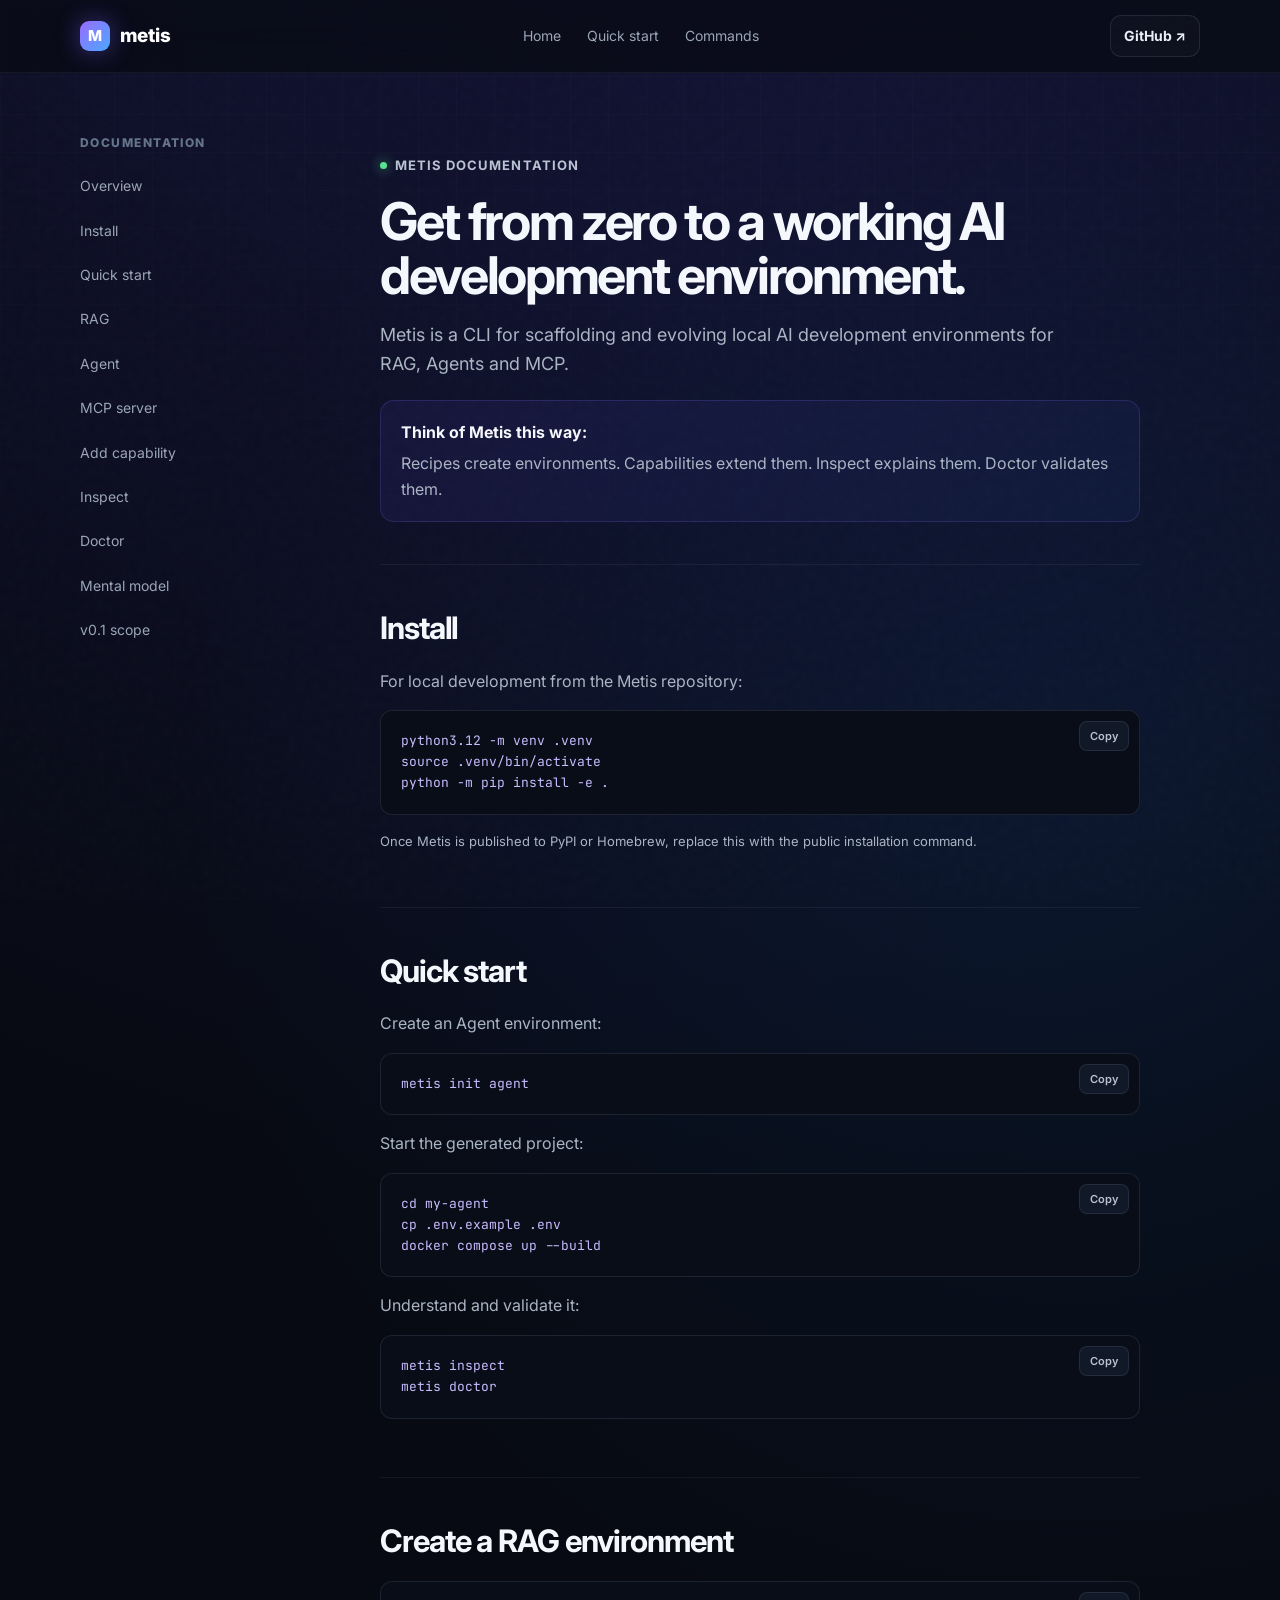
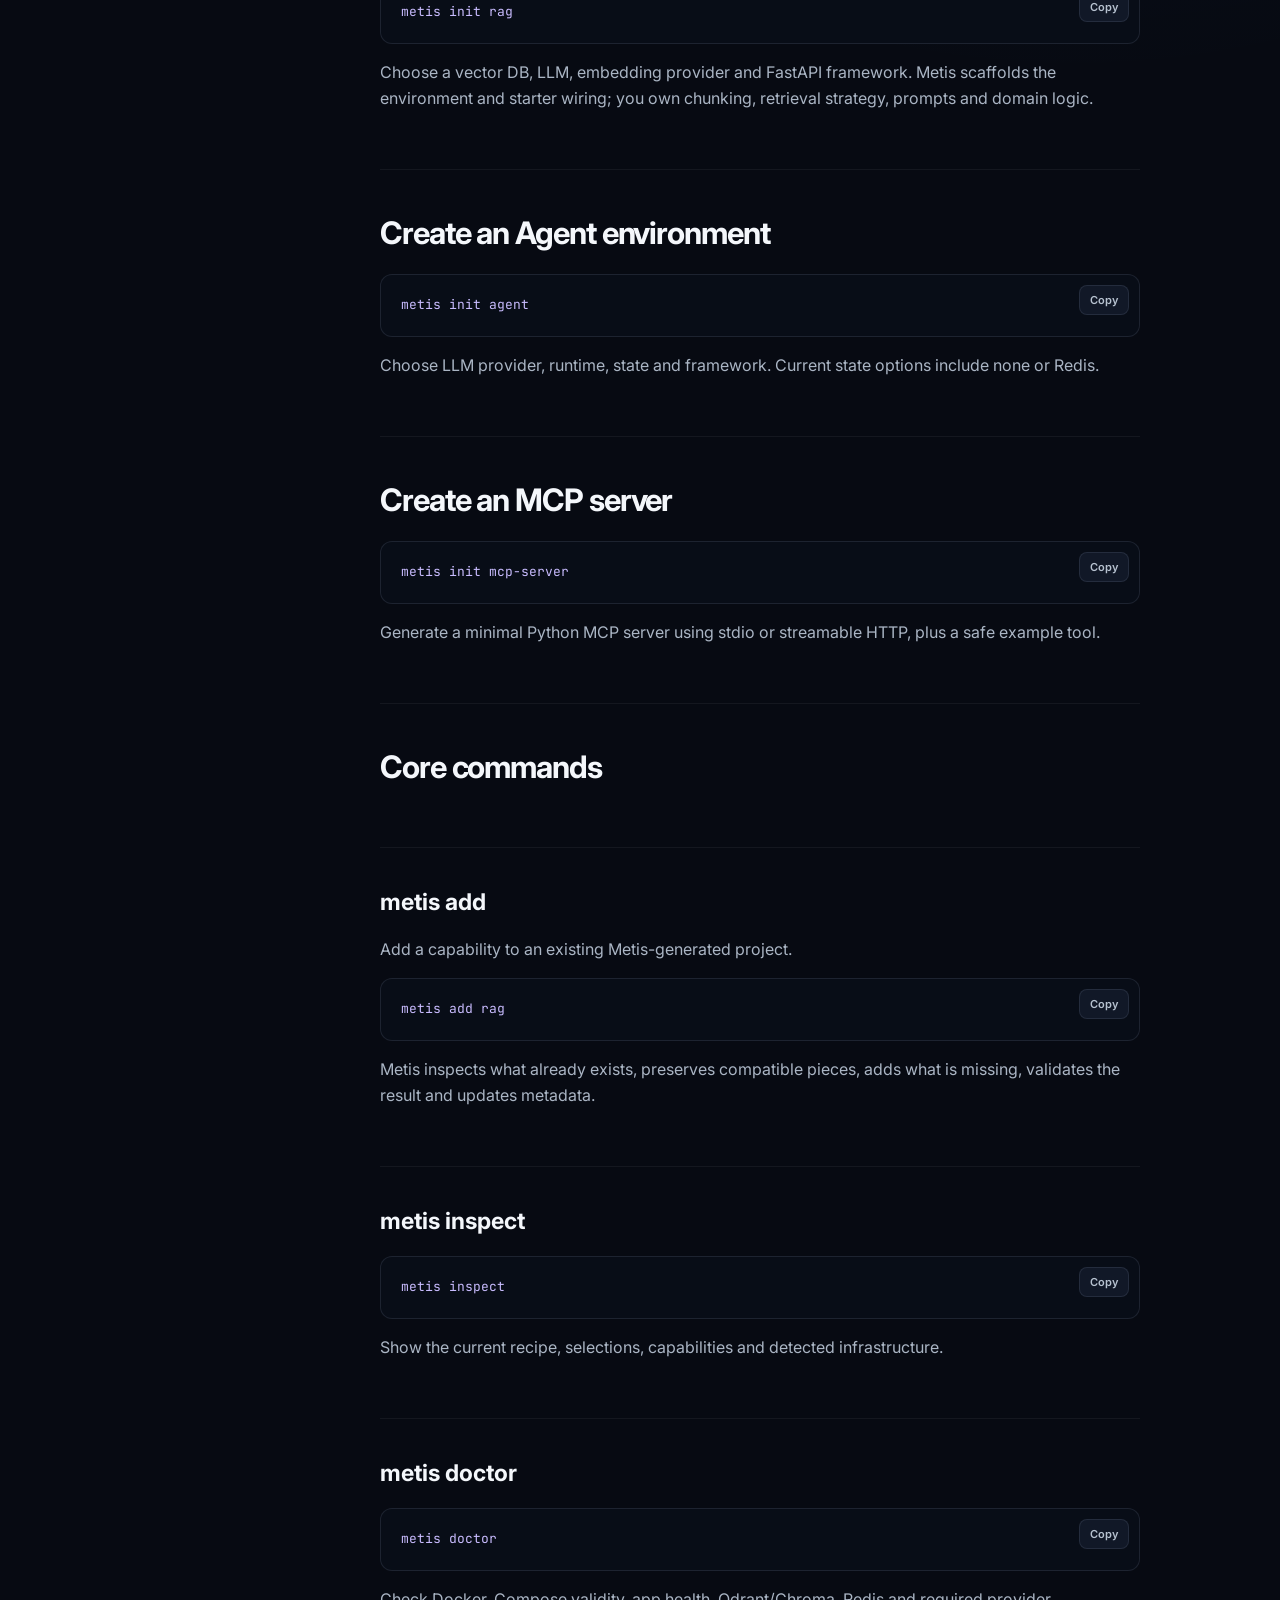
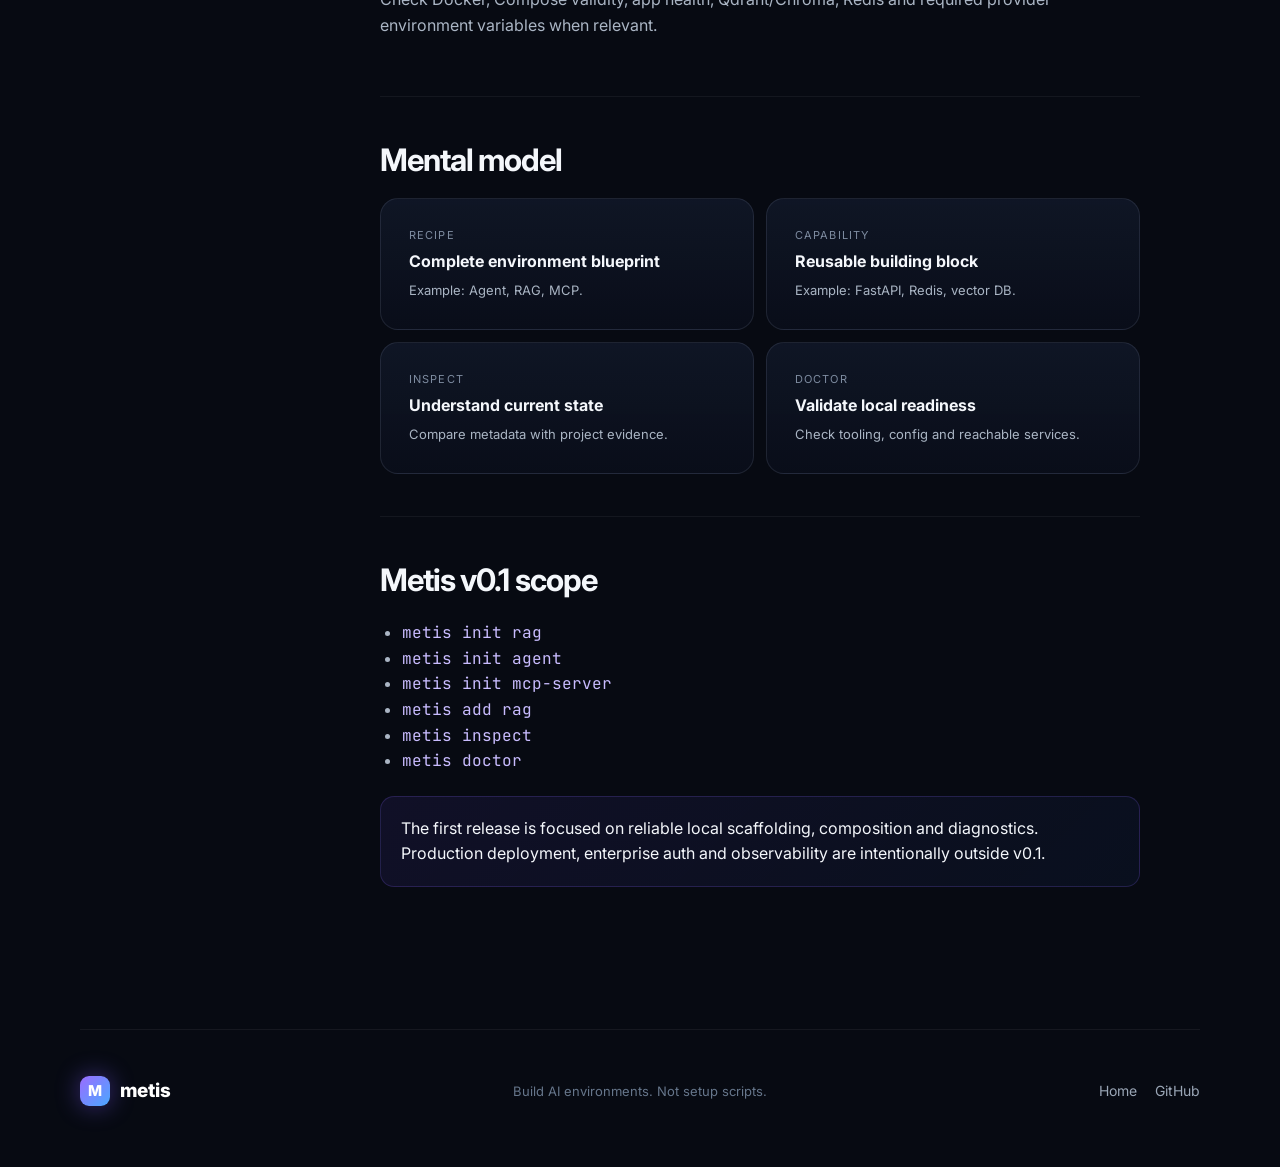
==== docs/docs.html @ 9a4e18b6 "Prepare Metis v0.1 public release" ====
<!doctype html>
<html lang="en">
<head>
  <meta charset="utf-8">
  <meta name="viewport" content="width=device-width,initial-scale=1">
  <meta name="description" content="Metis documentation">
  <title>Metis Docs</title>
  <link rel="stylesheet" href="styles.css">
</head>
<body class="docs-body">
  <div class="noise"></div>
  <header class="nav-wrap">
    <nav class="nav container">
      <a class="brand" href="index.html"><span class="brand-mark">M</span><span>metis</span></a>
      <div class="nav-links"><a href="index.html">Home</a><a href="#quick-start">Quick start</a><a href="#commands-docs">Commands</a></div>
      <a class="btn btn-small btn-ghost" href="https://github.com/rajeshsgr/metis" target="_blank">GitHub ↗</a>
    </nav>
  </header>

  <main class="docs-layout container">
    <aside class="docs-sidebar">
      <div class="sidebar-title">Documentation</div>
      <a href="#overview">Overview</a><a href="#install">Install</a><a href="#quick-start">Quick start</a>
      <a href="#rag">RAG</a><a href="#agent">Agent</a><a href="#mcp">MCP server</a>
      <a href="#add">Add capability</a><a href="#inspect">Inspect</a><a href="#doctor">Doctor</a>
      <a href="#mental-model">Mental model</a><a href="#scope">v0.1 scope</a>
    </aside>

    <article class="docs-content">
      <section id="overview">
        <div class="eyebrow"><span class="dot"></span> Metis documentation</div>
        <h1>Get from zero to a working AI development environment.</h1>
        <p class="lead">Metis is a CLI for scaffolding and evolving local AI development environments for RAG, Agents and MCP.</p>
        <div class="docs-callout"><strong>Think of Metis this way:</strong><p>Recipes create environments. Capabilities extend them. Inspect explains them. Doctor validates them.</p></div>
      </section>

      <section id="install">
        <h2>Install</h2>
        <p>For local development from the Metis repository:</p>
        <div class="code-block"><button class="copy-button" data-copy="python3.12 -m venv .venv&#10;source .venv/bin/activate&#10;python -m pip install -e .">Copy</button><pre><code>python3.12 -m venv .venv
source .venv/bin/activate
python -m pip install -e .</code></pre></div>
        <p class="docs-note">Once Metis is published to PyPI or Homebrew, replace this with the public installation command.</p>
      </section>

      <section id="quick-start">
        <h2>Quick start</h2>
        <p>Create an Agent environment:</p>
        <div class="code-block"><button class="copy-button" data-copy="metis init agent">Copy</button><pre><code>metis init agent</code></pre></div>
        <p>Start the generated project:</p>
        <div class="code-block"><button class="copy-button" data-copy="cd my-agent&#10;cp .env.example .env&#10;docker compose up --build">Copy</button><pre><code>cd my-agent
cp .env.example .env
docker compose up --build</code></pre></div>
        <p>Understand and validate it:</p>
        <div class="code-block"><button class="copy-button" data-copy="metis inspect&#10;metis doctor">Copy</button><pre><code>metis inspect
metis doctor</code></pre></div>
      </section>

      <section id="rag">
        <h2>Create a RAG environment</h2>
        <div class="code-block"><button class="copy-button" data-copy="metis init rag">Copy</button><pre><code>metis init rag</code></pre></div>
        <p>Choose a vector DB, LLM, embedding provider and FastAPI framework. Metis scaffolds the environment and starter wiring; you own chunking, retrieval strategy, prompts and domain logic.</p>
      </section>

      <section id="agent">
        <h2>Create an Agent environment</h2>
        <div class="code-block"><button class="copy-button" data-copy="metis init agent">Copy</button><pre><code>metis init agent</code></pre></div>
        <p>Choose LLM provider, runtime, state and framework. Current state options include none or Redis.</p>
      </section>

      <section id="mcp">
        <h2>Create an MCP server</h2>
        <div class="code-block"><button class="copy-button" data-copy="metis init mcp-server">Copy</button><pre><code>metis init mcp-server</code></pre></div>
        <p>Generate a minimal Python MCP server using stdio or streamable HTTP, plus a safe example tool.</p>
      </section>

      <section id="commands-docs"><h2>Core commands</h2></section>

      <section id="add">
        <h3>metis add</h3>
        <p>Add a capability to an existing Metis-generated project.</p>
        <div class="code-block"><button class="copy-button" data-copy="metis add rag">Copy</button><pre><code>metis add rag</code></pre></div>
        <p>Metis inspects what already exists, preserves compatible pieces, adds what is missing, validates the result and updates metadata.</p>
      </section>

      <section id="inspect">
        <h3>metis inspect</h3>
        <div class="code-block"><button class="copy-button" data-copy="metis inspect">Copy</button><pre><code>metis inspect</code></pre></div>
        <p>Show the current recipe, selections, capabilities and detected infrastructure.</p>
      </section>

      <section id="doctor">
        <h3>metis doctor</h3>
        <div class="code-block"><button class="copy-button" data-copy="metis doctor">Copy</button><pre><code>metis doctor</code></pre></div>
        <p>Check Docker, Compose validity, app health, Qdrant/Chroma, Redis and required provider environment variables when relevant.</p>
      </section>

      <section id="mental-model">
        <h2>Mental model</h2>
        <div class="mental-grid">
          <div><span>Recipe</span><strong>Complete environment blueprint</strong><p>Example: Agent, RAG, MCP.</p></div>
          <div><span>Capability</span><strong>Reusable building block</strong><p>Example: FastAPI, Redis, vector DB.</p></div>
          <div><span>Inspect</span><strong>Understand current state</strong><p>Compare metadata with project evidence.</p></div>
          <div><span>Doctor</span><strong>Validate local readiness</strong><p>Check tooling, config and reachable services.</p></div>
        </div>
      </section>

      <section id="scope">
        <h2>Metis v0.1 scope</h2>
        <ul>
          <li><code>metis init rag</code></li><li><code>metis init agent</code></li>
          <li><code>metis init mcp-server</code></li><li><code>metis add rag</code></li>
          <li><code>metis inspect</code></li><li><code>metis doctor</code></li>
        </ul>
        <div class="docs-callout">The first release is focused on reliable local scaffolding, composition and diagnostics. Production deployment, enterprise auth and observability are intentionally outside v0.1.</div>
      </section>
    </article>
  </main>

  <footer class="footer container">
    <div class="brand"><span class="brand-mark">M</span><span>metis</span></div>
    <p>Build AI environments. Not setup scripts.</p>
    <div class="footer-links"><a href="index.html">Home</a><a href="https://github.com/rajeshsgr/metis">GitHub</a></div>
  </footer>
  <script src="script.js"></script>
</body>
</html>
---- docs/styles.css ----
@import url('https://fonts.googleapis.com/css2?family=Inter:wght@400;500;600;700;800&family=JetBrains+Mono:wght@400;500;600&display=swap');
:root{--bg:#070a12;--panel:#0e1424;--border:rgba(148,163,184,.15);--text:#f4f7fb;--muted:#9aa6b6;--purple:#9b6cff;--blue:#4aa8ff;--green:#59e391;--shadow:0 0 60px rgba(111,76,255,.18)}
*{box-sizing:border-box}html{scroll-behavior:smooth}body{margin:0;font-family:Inter,system-ui,sans-serif;background:radial-gradient(circle at 50% -10%,rgba(89,70,255,.18),transparent 34%),radial-gradient(circle at 84% 18%,rgba(25,135,255,.09),transparent 24%),var(--bg);color:var(--text);line-height:1.6}
body:before{content:"";position:fixed;inset:0;background-image:linear-gradient(rgba(255,255,255,.018) 1px,transparent 1px),linear-gradient(90deg,rgba(255,255,255,.018) 1px,transparent 1px);background-size:38px 38px;pointer-events:none;mask-image:linear-gradient(to bottom,black,transparent 80%)}
.noise{position:fixed;inset:0;pointer-events:none;opacity:.04;background-image:url("data:image/svg+xml,%3Csvg viewBox='0 0 120 120' xmlns='http://www.w3.org/2000/svg'%3E%3Cfilter id='n'%3E%3CfeTurbulence type='fractalNoise' baseFrequency='.9' numOctaves='2' stitchTiles='stitch'/%3E%3C/filter%3E%3Crect width='100%25' height='100%25' filter='url(%23n)' opacity='.5'/%3E%3C/svg%3E")}
.container{width:min(1120px,calc(100% - 40px));margin:0 auto}.nav-wrap{position:sticky;top:0;z-index:20;background:rgba(7,10,18,.72);backdrop-filter:blur(18px);border-bottom:1px solid rgba(255,255,255,.05)}.nav{height:72px;display:flex;align-items:center;justify-content:space-between}
.brand{display:flex;align-items:center;gap:10px;text-decoration:none;color:white;font-weight:800;font-size:19px}.brand-mark{display:grid;place-items:center;width:30px;height:30px;border-radius:9px;background:linear-gradient(135deg,var(--purple),var(--blue));box-shadow:0 0 24px rgba(122,91,255,.45);font-size:15px}.nav-links{display:flex;gap:26px}.nav-links a,.footer a,.docs-sidebar a{color:var(--muted);text-decoration:none;font-size:14px}.nav-links a:hover,.footer a:hover,.docs-sidebar a:hover{color:white}
.btn{display:inline-flex;align-items:center;justify-content:center;padding:12px 18px;border-radius:11px;text-decoration:none;font-weight:700;font-size:14px;border:1px solid transparent;transition:.2s}.btn:hover{transform:translateY(-1px)}.btn-small{padding:9px 13px}.btn-primary{color:white;background:linear-gradient(135deg,#7d5cff,#3c8bff);box-shadow:0 10px 34px rgba(81,86,255,.28)}.btn-ghost{color:#e9edf5;border-color:var(--border);background:rgba(255,255,255,.025)}
.hero{padding:105px 0 80px;text-align:center}.eyebrow,.section-kicker{display:inline-flex;align-items:center;gap:8px;color:#b9c3d3;font-size:13px;font-weight:700;letter-spacing:.08em;text-transform:uppercase}.dot{width:7px;height:7px;border-radius:999px;background:var(--green);box-shadow:0 0 12px rgba(89,227,145,.8)}.hero h1{font-size:clamp(48px,7vw,82px);line-height:.98;margin:22px auto;letter-spacing:-.055em;max-width:940px}.gradient-text{background:linear-gradient(100deg,#c5b7ff 0%,#8c69ff 35%,#43a8ff 70%,#5de4d5 100%);-webkit-background-clip:text;background-clip:text;color:transparent}.hero-copy{max-width:780px;margin:0 auto;color:var(--muted);font-size:18px}.hero-actions{display:flex;gap:12px;justify-content:center;margin-top:32px}
.terminal{background:#080d18;border:1px solid var(--border);border-radius:18px;overflow:hidden;box-shadow:var(--shadow)}.hero-terminal{max-width:860px;margin:58px auto 0;text-align:left}.terminal-top{height:48px;display:grid;grid-template-columns:1fr auto 1fr;align-items:center;padding:0 16px;color:#7f8da1;font-family:"JetBrains Mono",monospace;font-size:12px;border-bottom:1px solid rgba(255,255,255,.06);background:#0b1120}.lights{display:flex;gap:7px}.lights i{width:9px;height:9px;border-radius:50%;background:#334155}.lights i:first-child{background:#ff6b6b}.lights i:nth-child(2){background:#f6c453}.lights i:nth-child(3){background:#58d68d}.terminal-status{justify-self:end;color:#6ee7a2}pre,code{font-family:"JetBrains Mono",monospace}.terminal pre{margin:0;padding:28px 32px;overflow:auto;font-size:14px;line-height:1.75}.cmd{color:#c5b8ff}.prompt{color:#71b6ff}.ok{color:var(--green)}.muted{color:#64748b}
.section{padding:90px 0}.section h2{font-size:clamp(34px,5vw,54px);line-height:1.08;letter-spacing:-.04em;margin:14px 0 38px}.compare-grid,.feature-grid,.benefit-grid,.command-grid{display:grid;gap:18px}.compare-grid{grid-template-columns:1fr 1fr}.compare-card,.feature-card,.command-card,.benefit-grid article,.mental-grid>div{border:1px solid var(--border);border-radius:18px;background:linear-gradient(180deg,rgba(18,25,43,.78),rgba(10,15,27,.82));padding:28px}.glow-card{box-shadow:inset 0 0 0 1px rgba(122,91,255,.18),0 0 50px rgba(97,71,255,.12)}.card-label{font-size:13px;text-transform:uppercase;letter-spacing:.1em;color:#8fa0b5;font-weight:800;margin-bottom:20px}.pain-list{display:grid;grid-template-columns:1fr 1fr;gap:12px;padding:0;list-style:none;color:#c6ced9}.pain-list li:before{content:"×";color:#ff7b7b;margin-right:8px}.single-command{padding:18px;border:1px solid rgba(134,105,255,.25);background:#090e19;border-radius:12px;font:600 17px "JetBrains Mono";color:#c8bbff}.ready{font-size:32px;font-weight:800;margin:22px 0 4px}.glow-card p,.feature-card p,.benefit-grid p,.timeline-step p,.command-card p{color:var(--muted)}
.feature-grid{grid-template-columns:repeat(3,1fr)}.feature-card .icon{width:46px;height:46px;display:grid;place-items:center;border-radius:13px;background:linear-gradient(135deg,rgba(147,93,255,.25),rgba(45,156,255,.15));border:1px solid rgba(135,112,255,.24);font-size:22px}.feature-card h3{font-size:23px;margin-bottom:8px}.mini-code{margin-top:22px;padding:12px 14px;border-radius:9px;background:#080d16;color:#bbaeff;font:600 12px "JetBrains Mono"}
.command-section{background:linear-gradient(180deg,transparent,rgba(61,45,126,.08),transparent)}.command-grid{grid-template-columns:1fr 1fr}.command-card{position:relative}.command-number{position:absolute;right:22px;top:18px;font:700 12px "JetBrains Mono";color:#46546a}.cmd-pill{font-family:"JetBrains Mono";font-size:21px;color:#c4b6ff}.command-card pre{background:#090e18;border-radius:11px;padding:16px;overflow:auto;color:#dbe2ea;font-size:12px}
.timeline{display:grid;grid-template-columns:1fr 50px 1fr 50px 1fr 50px 1fr;align-items:center}.timeline-line{height:1px;background:linear-gradient(90deg,rgba(126,93,255,.35),rgba(70,168,255,.35))}.timeline-step{padding:24px 16px;border-top:1px solid var(--border)}.timeline-step span{font-size:12px;color:#78889c;text-transform:uppercase;letter-spacing:.09em}.timeline-step strong{display:block;margin-top:7px;font-family:"JetBrains Mono";font-size:14px;color:#c7baff}.benefit-grid{grid-template-columns:repeat(4,1fr)}.benefit-grid article span{font:600 11px "JetBrains Mono";color:#7a8ba1}.benefit-grid article h3{font-size:19px}
.cta-section{padding:88px 0;background:radial-gradient(circle at 50% 50%,rgba(97,64,255,.15),transparent 55%)}.cta-inner{display:flex;align-items:end;justify-content:space-between;gap:30px}.cta-inner h2{font-size:54px;line-height:1.05;margin:10px 0 0}.cta-actions{display:flex;flex-direction:column;gap:12px;min-width:350px}.copy-box,.code-block{position:relative;background:#080d17;border:1px solid var(--border);border-radius:12px}.copy-box{display:flex;justify-content:space-between;align-items:center;padding:14px 14px 14px 18px}.copy-box code{color:#c9bcff}.copy-button{border:1px solid var(--border);background:#111827;color:#b7c2d0;border-radius:8px;padding:7px 10px;font:600 11px Inter;cursor:pointer}.copy-button:hover{color:white;border-color:rgba(155,108,255,.45)}
.footer{padding:38px 0 52px;display:grid;grid-template-columns:1fr auto 1fr;align-items:center;border-top:1px solid rgba(255,255,255,.06)}.footer p{color:#66768b;font-size:13px}.footer-links{justify-self:end;display:flex;gap:18px}
.docs-layout{display:grid;grid-template-columns:230px minmax(0,760px);gap:70px;padding-top:60px;padding-bottom:100px}.docs-sidebar{position:sticky;top:108px;height:max-content;display:flex;flex-direction:column;gap:10px}.sidebar-title{font-size:12px;text-transform:uppercase;letter-spacing:.12em;font-weight:800;color:#64748b;margin-bottom:7px}.docs-sidebar a{padding:6px 0}.docs-content section{padding:18px 0 42px;border-bottom:1px solid rgba(255,255,255,.055)}.docs-content section:last-child{border-bottom:0}.docs-content h1{font-size:52px;line-height:1.04;letter-spacing:-.045em;margin:18px 0}.docs-content h2{font-size:31px;letter-spacing:-.035em;margin:20px 0 13px}.docs-content h3{font-size:23px;margin:18px 0 8px}.docs-content p,.docs-content li{color:#aab5c4}.docs-content .lead{font-size:18px;max-width:700px}.docs-content code{color:#c9bcff}.docs-content ul{padding-left:22px}.docs-callout{margin-top:22px;border:1px solid rgba(134,102,255,.2);background:linear-gradient(135deg,rgba(114,76,255,.09),rgba(61,125,255,.05));border-radius:14px;padding:19px 20px}.docs-callout p{margin:5px 0 0}.docs-note{font-size:13px}.code-block{margin:16px 0}.code-block pre{padding:20px;margin:0;overflow:auto;font-size:13px}.code-block .copy-button{position:absolute;right:10px;top:10px}.mental-grid{display:grid;grid-template-columns:1fr 1fr;gap:12px}.mental-grid span{display:block;font-size:11px;text-transform:uppercase;letter-spacing:.1em;color:#7e8ca0}.mental-grid strong{display:block;font-size:16px;margin:5px 0}.mental-grid p{margin:0;font-size:13px}
@media(max-width:900px){.nav-links{display:none}.compare-grid,.feature-grid,.command-grid,.benefit-grid{grid-template-columns:1fr}.timeline{grid-template-columns:1fr}.timeline-line{display:none}.cta-inner{align-items:flex-start;flex-direction:column}.cta-actions{min-width:0;width:100%}.footer{grid-template-columns:1fr;gap:14px}.footer-links{justify-self:start}.docs-layout{grid-template-columns:1fr;gap:0}.docs-sidebar{display:none}}
@media(max-width:600px){.container{width:min(100% - 28px,1120px)}.hero{padding-top:78px}.hero h1{font-size:48px}.hero-copy{font-size:16px}.hero-actions{flex-direction:column}.terminal pre{padding:20px;font-size:12px}.section{padding:68px 0}.section h2{font-size:36px}.cta-inner h2{font-size:42px}.docs-content h1{font-size:40px}.mental-grid{grid-template-columns:1fr}}
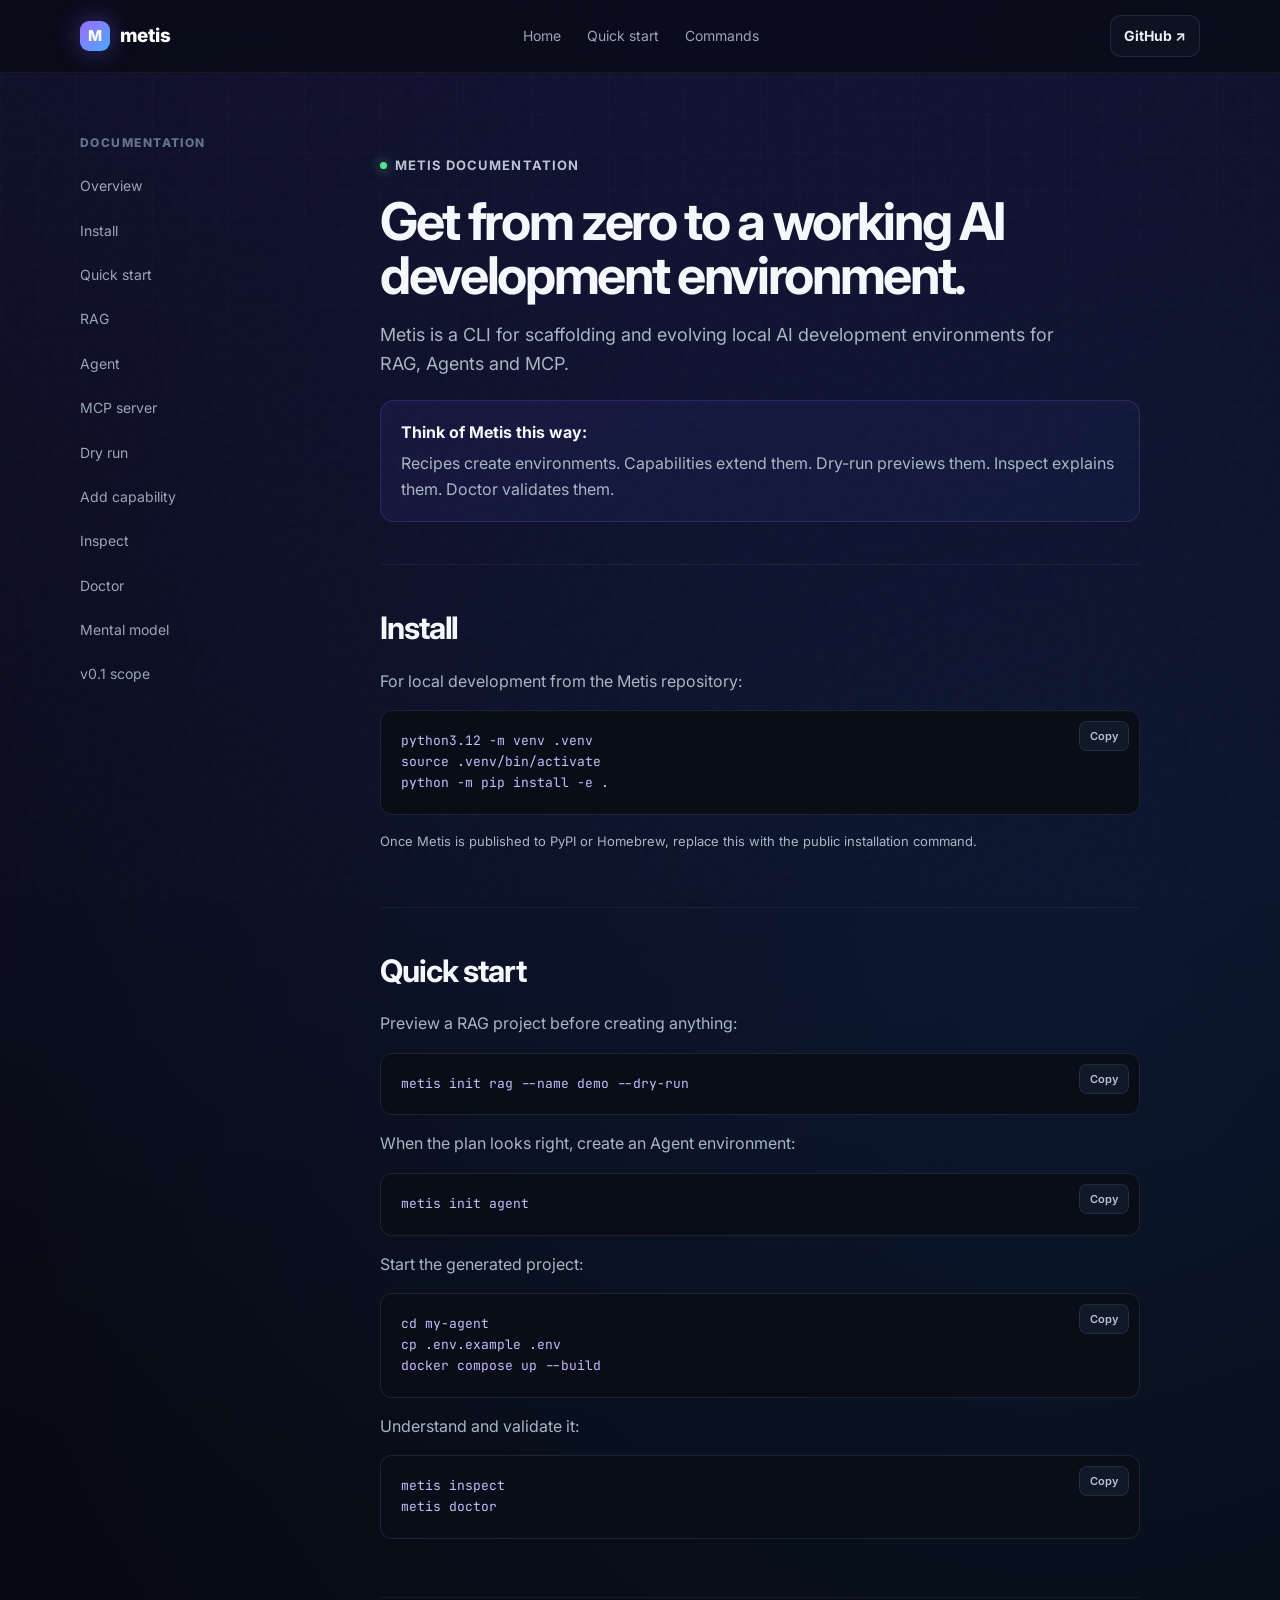
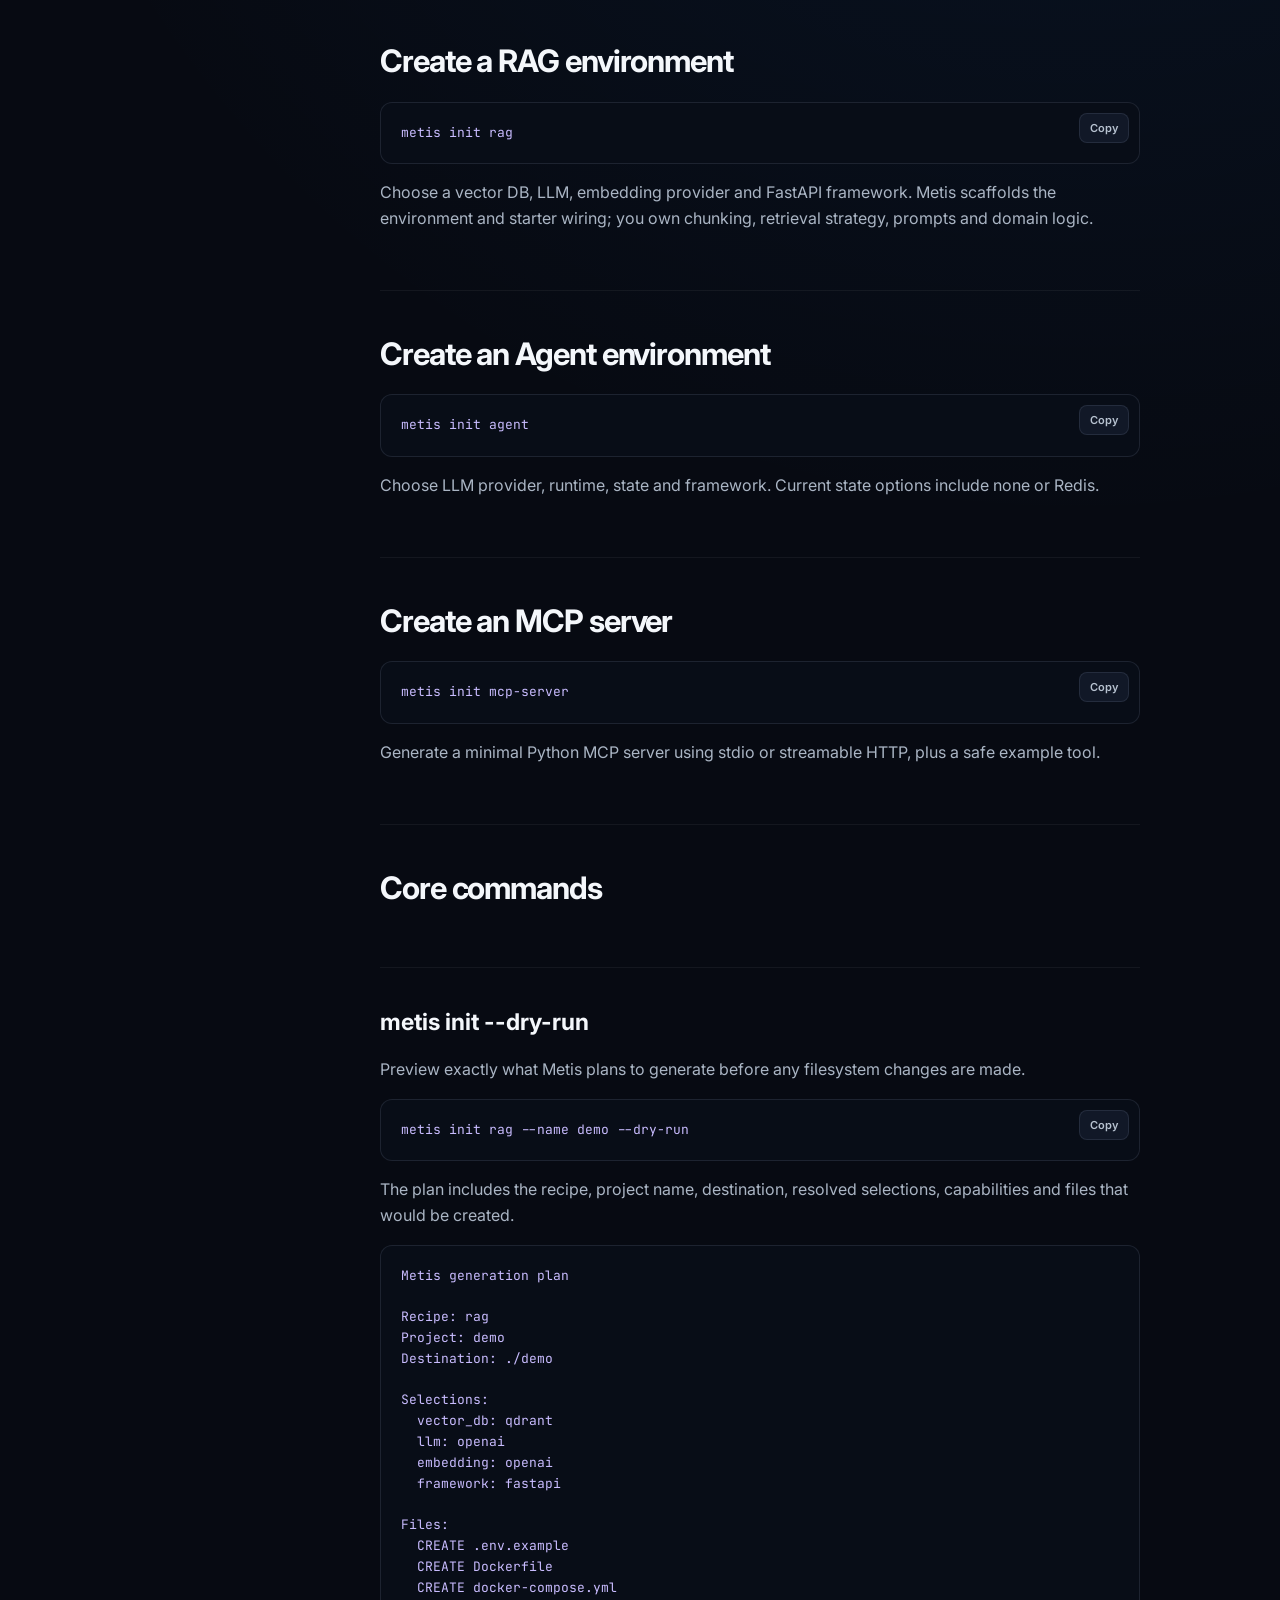
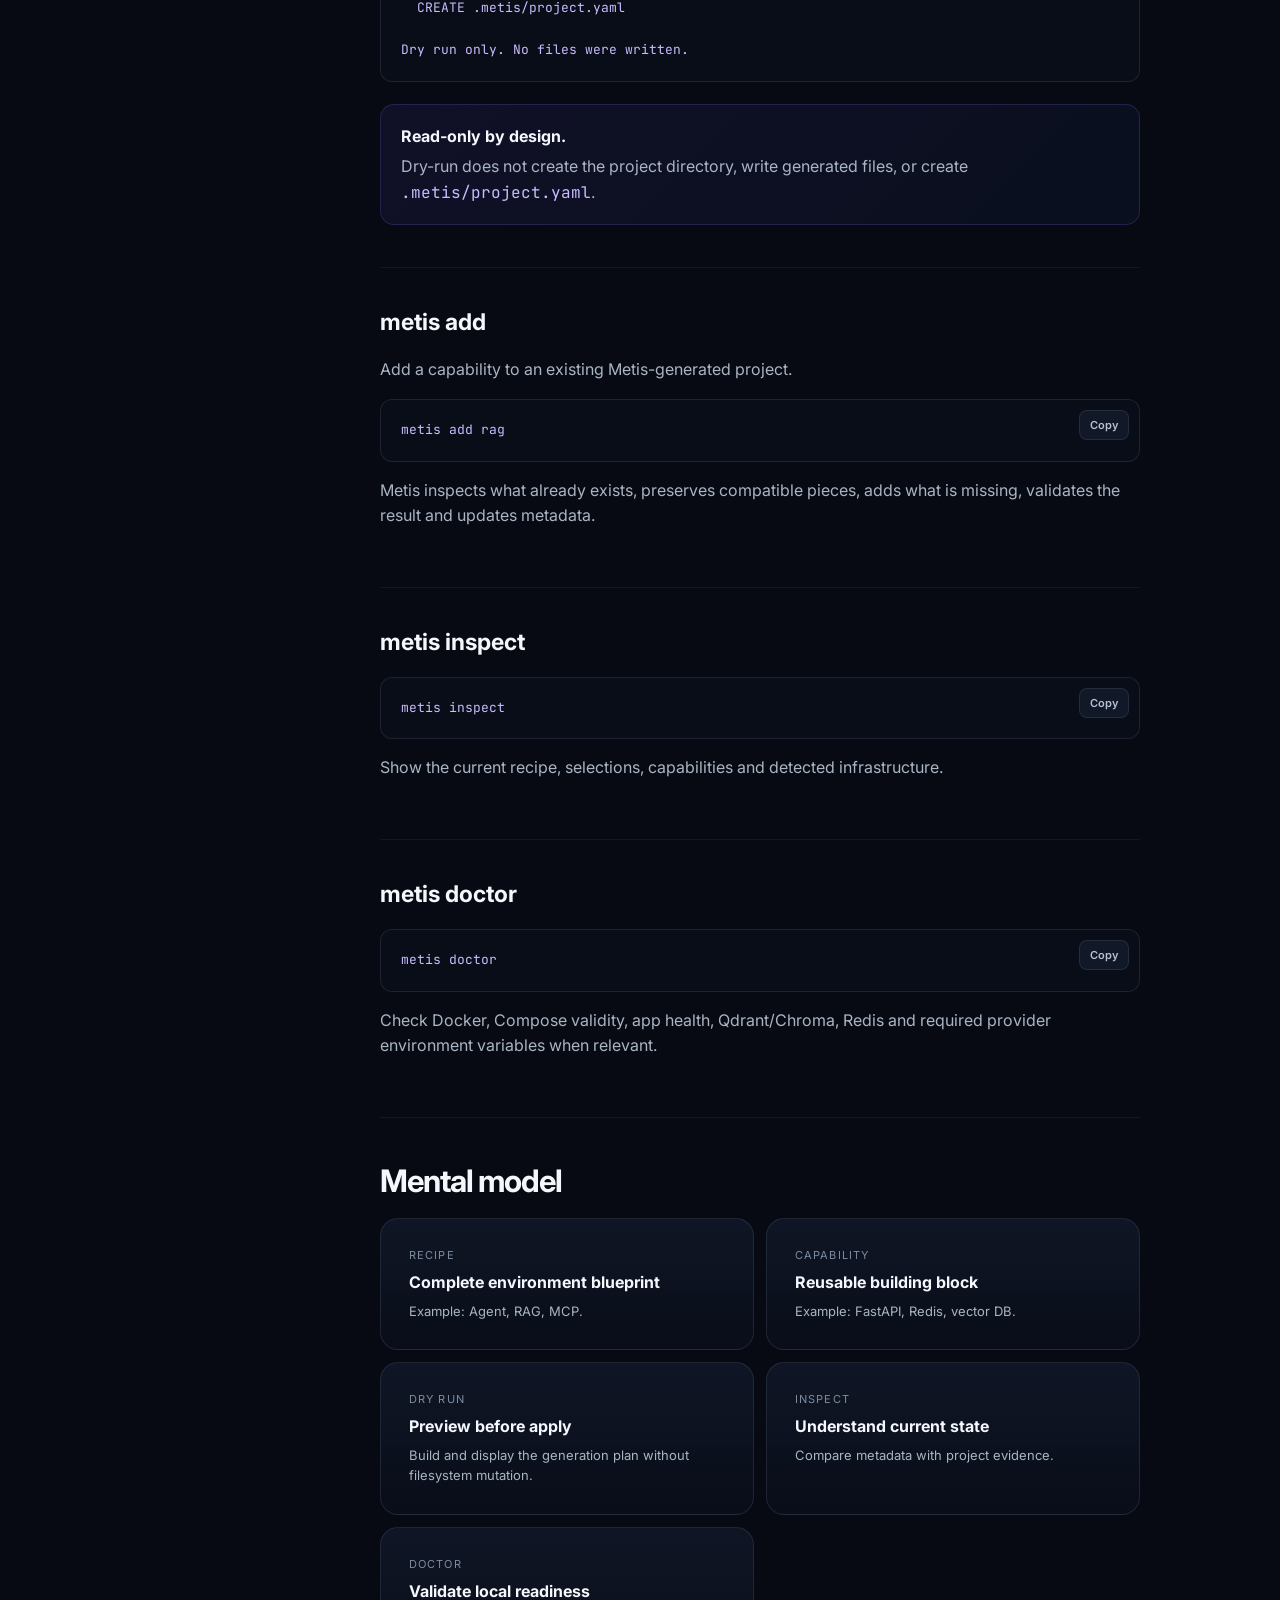
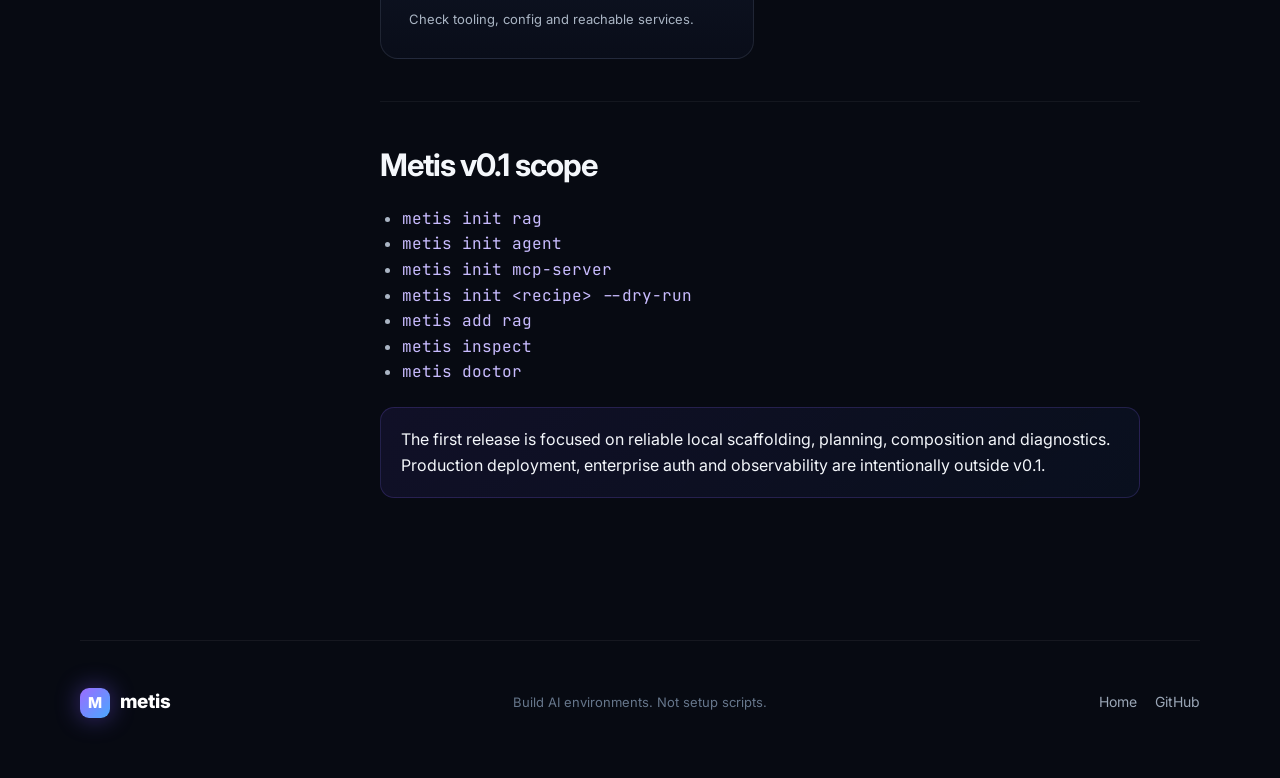
==== commit c9e015fe: "docs: document init dry-run feature" ====
--- a/docs/docs.html
+++ b/docs/docs.html
@@ -22,7 +22,7 @@
       <div class="sidebar-title">Documentation</div>
       <a href="#overview">Overview</a><a href="#install">Install</a><a href="#quick-start">Quick start</a>
       <a href="#rag">RAG</a><a href="#agent">Agent</a><a href="#mcp">MCP server</a>
-      <a href="#add">Add capability</a><a href="#inspect">Inspect</a><a href="#doctor">Doctor</a>
+      <a href="#dry-run">Dry run</a><a href="#add">Add capability</a><a href="#inspect">Inspect</a><a href="#doctor">Doctor</a>
       <a href="#mental-model">Mental model</a><a href="#scope">v0.1 scope</a>
     </aside>
 
@@ -31,7 +31,7 @@
         <div class="eyebrow"><span class="dot"></span> Metis documentation</div>
         <h1>Get from zero to a working AI development environment.</h1>
         <p class="lead">Metis is a CLI for scaffolding and evolving local AI development environments for RAG, Agents and MCP.</p>
-        <div class="docs-callout"><strong>Think of Metis this way:</strong><p>Recipes create environments. Capabilities extend them. Inspect explains them. Doctor validates them.</p></div>
+        <div class="docs-callout"><strong>Think of Metis this way:</strong><p>Recipes create environments. Capabilities extend them. Dry-run previews them. Inspect explains them. Doctor validates them.</p></div>
       </section>
 
       <section id="install">
@@ -45,7 +45,9 @@
 
       <section id="quick-start">
         <h2>Quick start</h2>
-        <p>Create an Agent environment:</p>
+        <p>Preview a RAG project before creating anything:</p>
+        <div class="code-block"><button class="copy-button" data-copy="metis init rag --name demo --dry-run">Copy</button><pre><code>metis init rag --name demo --dry-run</code></pre></div>
+        <p>When the plan looks right, create an Agent environment:</p>
         <div class="code-block"><button class="copy-button" data-copy="metis init agent">Copy</button><pre><code>metis init agent</code></pre></div>
         <p>Start the generated project:</p>
         <div class="code-block"><button class="copy-button" data-copy="cd my-agent&#10;cp .env.example .env&#10;docker compose up --build">Copy</button><pre><code>cd my-agent
@@ -76,6 +78,33 @@
 
       <section id="commands-docs"><h2>Core commands</h2></section>
 
+      <section id="dry-run">
+        <h3>metis init --dry-run</h3>
+        <p>Preview exactly what Metis plans to generate before any filesystem changes are made.</p>
+        <div class="code-block"><button class="copy-button" data-copy="metis init rag --name demo --dry-run">Copy</button><pre><code>metis init rag --name demo --dry-run</code></pre></div>
+        <p>The plan includes the recipe, project name, destination, resolved selections, capabilities and files that would be created.</p>
+        <div class="code-block"><pre><code>Metis generation plan
+
+Recipe: rag
+Project: demo
+Destination: ./demo
+
+Selections:
+  vector_db: qdrant
+  llm: openai
+  embedding: openai
+  framework: fastapi
+
+Files:
+  CREATE .env.example
+  CREATE Dockerfile
+  CREATE docker-compose.yml
+  CREATE .metis/project.yaml
+
+Dry run only. No files were written.</code></pre></div>
+        <div class="docs-callout"><strong>Read-only by design.</strong><p>Dry-run does not create the project directory, write generated files, or create <code>.metis/project.yaml</code>.</p></div>
+      </section>
+
       <section id="add">
         <h3>metis add</h3>
         <p>Add a capability to an existing Metis-generated project.</p>
@@ -100,6 +129,7 @@
         <div class="mental-grid">
           <div><span>Recipe</span><strong>Complete environment blueprint</strong><p>Example: Agent, RAG, MCP.</p></div>
           <div><span>Capability</span><strong>Reusable building block</strong><p>Example: FastAPI, Redis, vector DB.</p></div>
+          <div><span>Dry run</span><strong>Preview before apply</strong><p>Build and display the generation plan without filesystem mutation.</p></div>
           <div><span>Inspect</span><strong>Understand current state</strong><p>Compare metadata with project evidence.</p></div>
           <div><span>Doctor</span><strong>Validate local readiness</strong><p>Check tooling, config and reachable services.</p></div>
         </div>
@@ -108,11 +138,15 @@
       <section id="scope">
         <h2>Metis v0.1 scope</h2>
         <ul>
-          <li><code>metis init rag</code></li><li><code>metis init agent</code></li>
-          <li><code>metis init mcp-server</code></li><li><code>metis add rag</code></li>
-          <li><code>metis inspect</code></li><li><code>metis doctor</code></li>
+          <li><code>metis init rag</code></li>
+          <li><code>metis init agent</code></li>
+          <li><code>metis init mcp-server</code></li>
+          <li><code>metis init &lt;recipe&gt; --dry-run</code></li>
+          <li><code>metis add rag</code></li>
+          <li><code>metis inspect</code></li>
+          <li><code>metis doctor</code></li>
         </ul>
-        <div class="docs-callout">The first release is focused on reliable local scaffolding, composition and diagnostics. Production deployment, enterprise auth and observability are intentionally outside v0.1.</div>
+        <div class="docs-callout">The first release is focused on reliable local scaffolding, planning, composition and diagnostics. Production deployment, enterprise auth and observability are intentionally outside v0.1.</div>
       </section>
     </article>
   </main>
@@ -122,6 +156,7 @@
     <p>Build AI environments. Not setup scripts.</p>
     <div class="footer-links"><a href="index.html">Home</a><a href="https://github.com/rajeshsgr/metis">GitHub</a></div>
   </footer>
+
   <script src="script.js"></script>
 </body>
-</html>+</html>
